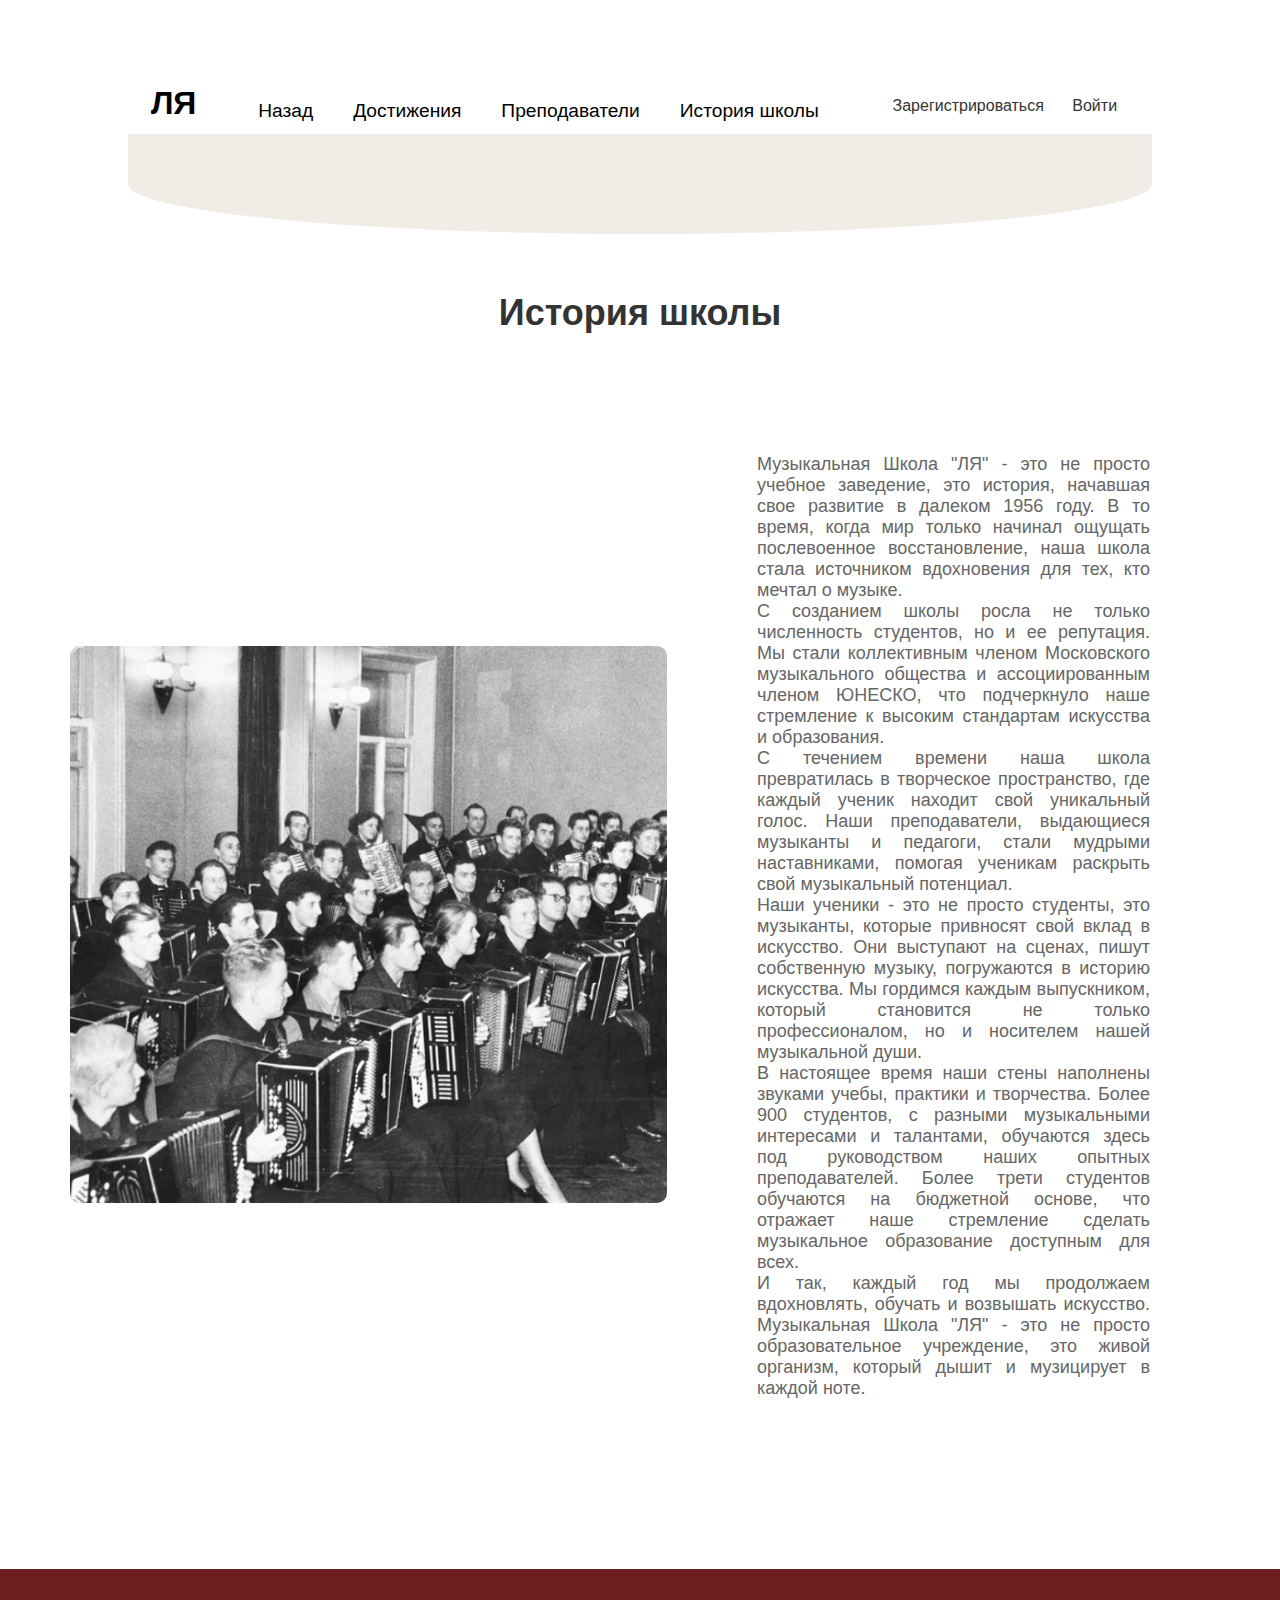
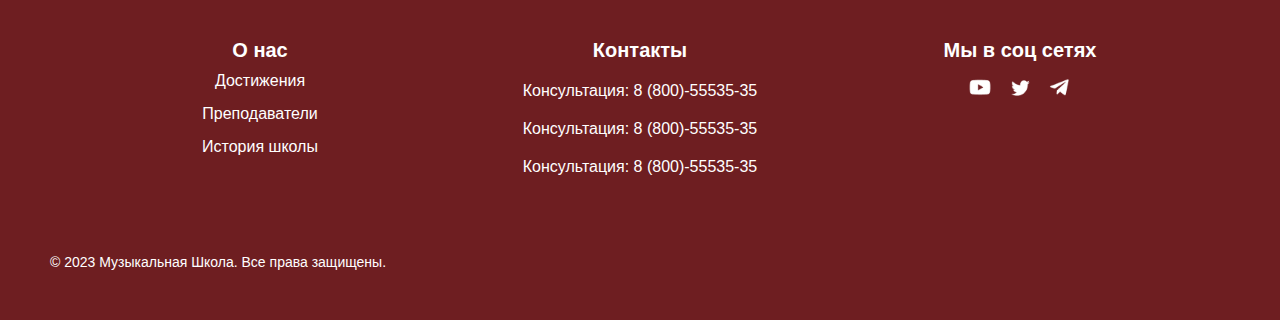
==== history.html @ bb903064 "second commit" ====
<!DOCTYPE html>
<html lang="en">
<head>
    <meta charset="UTF-8">
    <meta name="viewport" content="width=device-width, initial-scale=1.0">
    <title>Истоия школы</title>
    <link rel="icon" href="./images/icon1.png" type="image/png">
    <link rel="stylesheet" href="./css/style.css">
</head>
<body>
    <header>
        <div class="container-header">
            <h1>ЛЯ</h1>
            <nav>
                <ul>
                    <li>
                        <a href="./index.html">Назад</a>
                    </li>
                    <li>
                        <a href="./stats.html">Достижения</a>
                    </li>
                    <li>
                        <a href="./teachers.html">Преподаватели</a>
                    </li>
                    <li>
                        <a href="#history">История школы</a>
                    </li>
                </ul>
            </nav>
            <div class="auth_container">
                <button>Зарегистрироваться</button>
                <button>Войти</button>
            </div>
        </div>
    </header>

    <section id="history" class="history">
        <h1>История школы</h1>
        <div class="history-container">
            <div class="history-left">
                <img src="./images/history.png" alt="history">
            </div>
            <div class="history-right">
                <p>Музыкальная Школа "ЛЯ" - это не просто учебное заведение, это история, начавшая свое развитие в далеком 1956 году. В то время, когда мир только начинал ощущать послевоенное восстановление, наша школа стала источником вдохновения для тех, кто мечтал о музыке.</p>
                <p>С созданием школы росла не только численность студентов, но и ее репутация. Мы стали коллективным членом Московского музыкального общества и ассоциированным членом ЮНЕСКО, что подчеркнуло наше стремление к высоким стандартам искусства и образования.</p>
                <p>С течением времени наша школа превратилась в творческое пространство, где каждый ученик находит свой уникальный голос. Наши преподаватели, выдающиеся музыканты и педагоги, стали мудрыми наставниками, помогая ученикам раскрыть свой музыкальный потенциал.</p>
                <p>Наши ученики - это не просто студенты, это музыканты, которые привносят свой вклад в искусство. Они выступают на сценах, пишут собственную музыку, погружаются в историю искусства. Мы гордимся каждым выпускником, который становится не только профессионалом, но и носителем нашей музыкальной души.</p>
                <p>В настоящее время наши стены наполнены звуками учебы, практики и творчества. Более 900 студентов, с разными музыкальными интересами и талантами, обучаются здесь под руководством наших опытных преподавателей. Более трети студентов обучаются на бюджетной основе, что отражает наше стремление сделать музыкальное образование доступным для всех.</p>
                <p>И так, каждый год мы продолжаем вдохновлять, обучать и возвышать искусство. Музыкальная Школа "ЛЯ" - это не просто образовательное учреждение, это живой организм, который дышит и музицирует в каждой ноте.</p>
            </div>
        </div>
    </section>
    





    <footer class="footer">
        <div class="container">
            <div class="left-side">
                <h2>О нас</h2>
                <ul>
                    <li>
                        <a href="./stats.html">Достижения</a>
                    </li>
                    <li>
                        <a href="./teachers.html">Преподаватели</a>
                    </li>
                    <li>
                        <a href="./history.html">История школы</a>
                    </li>
                </ul>
            </div>
            <div class="center-side">
                <h2>Контакты</h2>
                <p>Консультация: 8 (800)-55535-35</p>
                <p>Консультация: 8 (800)-55535-35</p>
                <p>Консультация: 8 (800)-55535-35</p>
            </div>
            <div class="right-side">
                <h2>Мы в соц сетях</h2>
                <div class="footer-image">
                    <a href="#"><img src="./images/youtube.png" alt="youtube"></a>
                    <a href="#"><img src="./images/twitt.png" alt="youtube"></a>
                    <a href="#"><img src="./images/tg.png" alt="youtube"></a>
                </div>
            </div>
        </div>
        <p class="copy">&copy; 2023 Музыкальная Школа. Все права защищены.</p>
    </footer>
</body>
</html>
---- css/style.css ----
* {
  margin: 0;
  padding: 0;
  box-sizing: border-box;
  font-family: "Roboto", sans-serif;
}

a {
  text-decoration: none;
}

header {
  position: relative;
  padding: 0px 60px;
}
header::before {
  content: "";
  position: absolute;
  top: 70%;
  left: 50%;
  transform: translateX(-50%);
  width: 80%;
  height: 100px;
  background-color: #F1EDE6;
  border-radius: 0 0 50% 50%;
  z-index: -1;
}

.container-header {
  display: flex;
  justify-content: space-around;
  padding: 70px;
  align-items: flex-end;
}
.container-header h1 {
  margin: 0;
  font-size: 2em;
}
.container-header nav ul {
  list-style: none;
  padding: 0;
  margin: 0;
  display: flex;
  justify-content: center;
}
.container-header nav ul li {
  margin: 0 20px;
}
.container-header nav ul a {
  text-decoration: none;
  color: black;
  font-size: 1.2em;
  transition: transform 0.3s ease;
}
.container-header nav ul a:hover {
  border-bottom: 2px solid black;
  transform: scale(1.3);
}

.auth_container {
  margin-top: 20px;
}
.auth_container button {
  background-color: transparent;
  color: #333;
  border: none;
  padding: 7px 12px;
  font-size: 1em;
  cursor: pointer;
  transition: all 1s ease;
}
.auth_container button:hover {
  background-color: #F1EDE6;
  color: black;
  border: 50%;
  border-radius: 8px;
}

.welcome {
  margin: 100px 0px;
}
.welcome .welcome-container {
  display: flex;
  justify-content: space-evenly;
  align-items: center;
  padding: 10px 100px;
}
.welcome .welcome-container a {
  text-decoration: none;
  background-color: #333;
  color: #fff;
  padding: 10px 20px;
  border: none;
  border-radius: 5px;
  cursor: pointer;
  transition: background-color 0.3s ease;
  width: 41%;
  text-align: center;
}
.welcome .welcome-container a:hover {
  background-color: #555;
}
.welcome .welcome-container .left-container {
  display: flex;
  flex-direction: column;
  gap: 100px;
  padding: 10px 100px;
}
.welcome .welcome-container .left-container p {
  max-width: 300px;
  font-size: 18px;
}
.welcome .welcome-container .left-container button {
  width: 30%;
}
.welcome .welcome-container .left-container h1 {
  font-size: 60px;
  letter-spacing: 5px;
}
.welcome .welcome-container .welcome-image {
  width: 600px;
  height: 550px;
}
.welcome .welcome-container .welcome-image img {
  width: 100%;
  height: 100%;
}

.courses-container h1 {
  text-align: center;
  font-size: 36px;
  margin-bottom: 20px;
  color: #333;
}
.courses-container .courses-content {
  display: flex;
  justify-content: space-evenly;
  padding: 0 20px;
  margin: 60px 0;
}
.courses-container .single-item {
  display: flex;
  flex-direction: column;
  align-items: center;
  margin-bottom: 30px;
  overflow: hidden;
  box-shadow: 0 8px 16px rgba(0, 0, 0, 0.1);
  border-radius: 10px;
  transition: transform 0.3s ease-in-out;
}
.courses-container .single-item:hover {
  transform: scale(1.05);
}
.courses-container .single-item .image-item {
  width: 230px;
  height: 250px;
  border-radius: 10px;
  overflow: hidden;
}
.courses-container .single-item .image-item .image-container {
  width: 100%;
  height: 100%;
}
.courses-container .single-item .image-item .image-container img {
  width: 100%;
  height: 100%;
}
.courses-container .single-item .info-item {
  padding: 20px;
  text-align: center;
}
.courses-container .single-item .info-item h2 {
  font-size: 24px;
  margin-bottom: 10px;
  color: #333;
}
.courses-container .single-item .info-item p {
  font-size: 16px;
  color: #666;
}

.stats-container {
  margin: 100px 0;
}
.stats-container h1 {
  text-align: center;
  font-size: 36px;
  margin-bottom: 100px;
  color: #333;
}
.stats-container .stats-content {
  display: flex;
  justify-content: space-evenly;
  padding: 0 20px;
  margin: 60px 0;
}
.stats-container .stats-content .stats-left {
  width: 40%;
  height: 100%;
  overflow: hidden;
  border-radius: 50px;
  transition: transform 0.3s ease-in-out;
}
.stats-container .stats-content .stats-left img {
  width: 100%;
  height: auto;
}
.stats-container .stats-content .stats-right {
  display: flex;
  width: 30%;
  padding: 20px 0px;
  gap: 30px;
  /* height: 100%; */
  text-align: center;
  flex-direction: column;
  align-items: center;
  justify-content: center;
}
.stats-container .stats-content .stats-right p {
  font-size: 18px;
  letter-spacing: 1px;
  color: #666;
}
.stats-container .stats-content .stats-right a {
  background-color: #333;
  color: #fff;
  padding: 10px 20px;
  border: none;
  border-radius: 5px;
  cursor: pointer;
  transition: background-color 0.3s ease;
}
.stats-container .stats-content .stats-right a:hover {
  background-color: #555;
}

.teachers {
  margin: 200px 0;
}
.teachers h1 {
  font-size: 36px;
  margin-bottom: 20px;
  text-align: center;
}
.teachers .tachers-container {
  position: relative;
  height: 700px;
  background-image: url("../images/bg.png");
  background-size: cover;
  background-position: center;
  color: #fff;
  display: flex;
  flex-direction: column;
  justify-content: center;
  align-items: center;
  text-align: center;
}
.teachers .tachers-container p {
  font-size: 18px;
  margin-bottom: 20px;
  max-width: 650px;
  letter-spacing: 2px;
}
.teachers .tachers-container a {
  background-color: #333;
  color: #fff;
  padding: 10px 20px;
  border: none;
  border-radius: 5px;
  cursor: pointer;
  transition: background-color 0.3s ease;
}
.teachers .tachers-container a:hover {
  background-color: #555;
}

.students {
  margin: 100px 0;
}
.students h1 {
  font-size: 36px;
  color: #333;
  text-align: center;
  margin-bottom: 50px;
}
.students .students-container {
  display: flex;
  align-items: center;
  position: relative;
  justify-content: space-between;
  padding: 50px;
}
.students .students-container .students-left {
  width: 700px;
  margin-right: 100px;
}
.students .students-container .students-left img {
  width: 100%;
  height: auto;
}
.students .students-container .students-right {
  flex: 1;
}
.students .students-container .students-right h2 {
  font-size: 24px;
  color: #333;
  margin-bottom: 70px;
}
.students .students-container .students-right form label {
  display: block;
  margin-bottom: 50px;
}
.students .students-container .students-right form label input {
  width: 50%;
  padding: 10px;
  font-size: 16px;
  border: none;
  border-bottom: 1px solid #ccc;
  box-sizing: border-box;
}
.students .students-container .students-right form label input:focus {
  outline: none;
  border-color: transparent;
  border-bottom: 1px solid #ccc;
}
.students .students-container .students-right form input[type=submit] {
  background-color: #333;
  color: #fff;
  padding: 10px 20px;
  border: none;
  border-radius: 5px;
  cursor: pointer;
  transition: background-color 0.3s ease;
}
.students .students-container .students-right form input[type=submit]:hover {
  background-color: #555;
}

.history {
  margin: 100px 0;
}
.history h1 {
  font-size: 36px;
  color: #333;
  text-align: center;
  margin-bottom: 50px;
}
.history .history-container {
  display: flex;
  justify-content: space-evenly;
  align-items: center;
  padding: 70px;
}
.history .history-container .history-left {
  flex: 1;
  margin-right: 30px;
}
.history .history-container .history-left img {
  width: 100%;
  height: auto;
  border-radius: 10px;
}
.history .history-container .history-right {
  padding: 0px 60px;
  width: 45%;
}
.history .history-container .history-right p {
  font-size: 18px;
  color: #666;
  text-align: justify;
}
.history .history-container .history-right a {
  text-align: center;
  display: block;
  margin: 20px 0 0 auto;
  background-color: #333;
  color: #fff;
  padding: 10px 20px;
  border: none;
  border-radius: 5px;
  cursor: pointer;
  width: 23%;
  transition: background-color 0.3s ease;
}
.history .history-container .history-right a:hover {
  background-color: #555;
}

.footer {
  background-color: #6E1E21;
  color: #fff;
  text-align: center;
  padding: 50px;
  width: 100%;
}
.footer .copy {
  margin-top: 50px;
  font-size: 14px;
  text-align: left;
}
.footer .container {
  display: flex;
  justify-content: space-between;
  align-items: flex-start;
  padding: 20px;
}
.footer .container .left-side,
.footer .container .center-side,
.footer .container .right-side {
  flex: 1;
  margin: 0 20px;
}
.footer .container .left-side h2,
.footer .container .center-side h2,
.footer .container .right-side h2 {
  font-size: 20px;
  margin-bottom: 10px;
}
.footer .container .left-side ul,
.footer .container .center-side ul,
.footer .container .right-side ul {
  list-style: none;
  padding: 0;
}
.footer .container .left-side ul li,
.footer .container .center-side ul li,
.footer .container .right-side ul li {
  margin-bottom: 15px;
}
.footer .container .left-side ul a,
.footer .container .center-side ul a,
.footer .container .right-side ul a {
  color: #fff;
  text-decoration: none;
  font-size: 16px;
  position: relative;
  transition: color 0.3s ease-in-out;
}
.footer .container .left-side ul a::after,
.footer .container .center-side ul a::after,
.footer .container .right-side ul a::after {
  content: "";
  position: absolute;
  width: 0;
  height: 2px;
  bottom: 0;
  left: 0;
  background-color: #fff;
  transition: width 0.3s ease-in-out;
}
.footer .container .left-side ul a:hover::after,
.footer .container .center-side ul a:hover::after,
.footer .container .right-side ul a:hover::after {
  width: 100%;
}
.footer .container .left-side p,
.footer .container .center-side p,
.footer .container .right-side p {
  font-size: 16px;
  margin-bottom: 8px;
}
.footer .container .footer-image {
  display: flex;
  gap: 10px;
  justify-content: center;
}
.footer .container .footer-image a img {
  width: 30px;
  height: auto;
  transition: transform 0.4s ease;
}
.footer .container .footer-image a img:hover {
  transform: scale(1.5);
}
.footer p {
  margin-top: 20px;
  font-size: 14px;
}/*# sourceMappingURL=style.css.map */
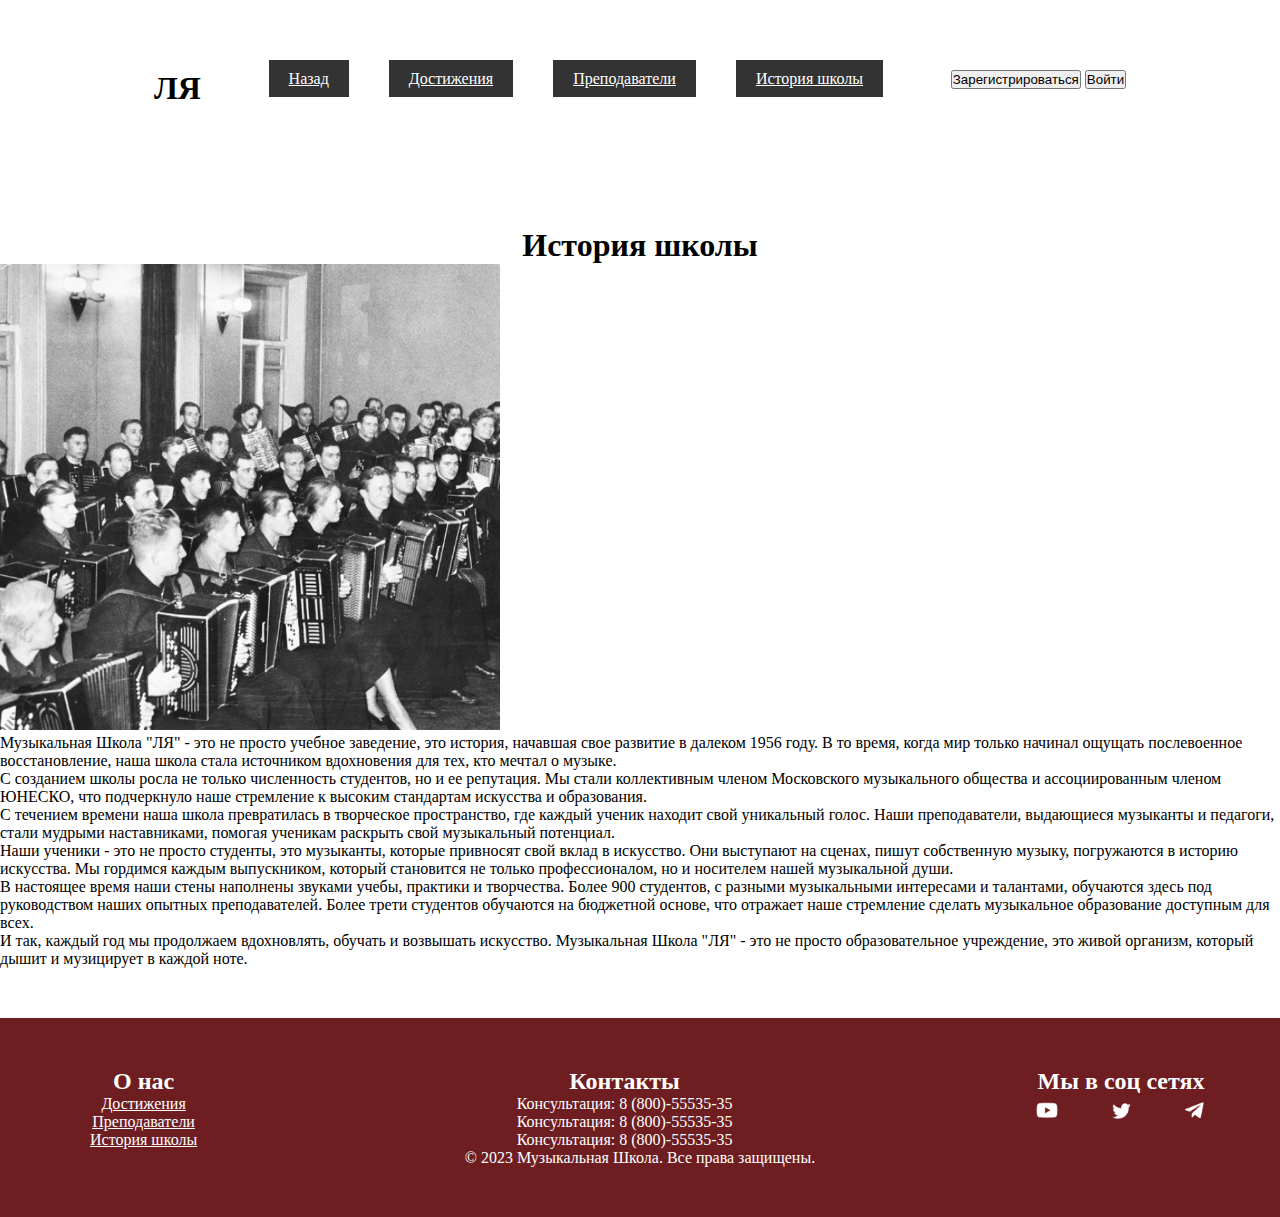
==== commit c9e925f5: "first commit" ====
--- a/history.html
+++ b/history.html
@@ -34,11 +34,11 @@
         </div>
     </header>
 
-    <section id="history" class="history">
+    <section class="history">
         <h1>История школы</h1>
         <div class="history-container">
             <div class="history-left">
-                <img src="./images/history.png" alt="history">
+                <img class="history-image" src="./images/history.png" alt="history">
             </div>
             <div class="history-right">
                 <p>Музыкальная Школа "ЛЯ" - это не просто учебное заведение, это история, начавшая свое развитие в далеком 1956 году. В то время, когда мир только начинал ощущать послевоенное восстановление, наша школа стала источником вдохновения для тех, кто мечтал о музыке.</p>
--- a/css/style.css
+++ b/css/style.css
@@ -1,478 +1,128 @@
 * {
   margin: 0;
   padding: 0;
-  box-sizing: border-box;
-  font-family: "Roboto", sans-serif;
-}
-
-a {
-  text-decoration: none;
+  box-sizing: border-box
 }
 
 header {
-  position: relative;
-  padding: 0px 60px;
+  padding: 0 60px
 }
-header::before {
-  content: "";
-  position: absolute;
-  top: 70%;
-  left: 50%;
-  transform: translateX(-50%);
-  width: 80%;
-  height: 100px;
-  background-color: #F1EDE6;
-  border-radius: 0 0 50% 50%;
-  z-index: -1;
+
+header a {
+  background-color: none;
+}
+
+section {
+  margin: 50px 0
+}
+
+h1 {
+  text-align: center
 }
 
 .container-header {
   display: flex;
   justify-content: space-around;
-  padding: 70px;
-  align-items: flex-end;
-}
-.container-header h1 {
-  margin: 0;
-  font-size: 2em;
-}
-.container-header nav ul {
-  list-style: none;
-  padding: 0;
-  margin: 0;
-  display: flex;
-  justify-content: center;
-}
-.container-header nav ul li {
-  margin: 0 20px;
-}
-.container-header nav ul a {
-  text-decoration: none;
-  color: black;
-  font-size: 1.2em;
-  transition: transform 0.3s ease;
-}
-.container-header nav ul a:hover {
-  border-bottom: 2px solid black;
-  transform: scale(1.3);
+  padding: 70px
 }
 
-.auth_container {
-  margin-top: 20px;
-}
-.auth_container button {
-  background-color: transparent;
-  color: #333;
-  border: none;
-  padding: 7px 12px;
-  font-size: 1em;
-  cursor: pointer;
-  transition: all 1s ease;
-}
-.auth_container button:hover {
-  background-color: #F1EDE6;
-  color: black;
-  border: 50%;
-  border-radius: 8px;
+nav ul {
+  list-style: none;
+  display: flex;
+  justify-content: center
 }
 
-.welcome {
-  margin: 100px 0px;
+li {
+  margin: 0 20px
 }
-.welcome .welcome-container {
+
+.welcome-container {
   display: flex;
   justify-content: space-evenly;
   align-items: center;
-  padding: 10px 100px;
+  padding: 10px 100px
 }
-.welcome .welcome-container a {
-  text-decoration: none;
-  background-color: #333;
-  color: #fff;
-  padding: 10px 20px;
-  border: none;
-  border-radius: 5px;
-  cursor: pointer;
-  transition: background-color 0.3s ease;
-  width: 41%;
-  text-align: center;
-}
-.welcome .welcome-container a:hover {
-  background-color: #555;
-}
-.welcome .welcome-container .left-container {
+
+.left-container {
   display: flex;
   flex-direction: column;
   gap: 100px;
-  padding: 10px 100px;
-}
-.welcome .welcome-container .left-container p {
-  max-width: 300px;
-  font-size: 18px;
-}
-.welcome .welcome-container .left-container button {
-  width: 30%;
-}
-.welcome .welcome-container .left-container h1 {
-  font-size: 60px;
-  letter-spacing: 5px;
-}
-.welcome .welcome-container .welcome-image {
-  width: 600px;
-  height: 550px;
-}
-.welcome .welcome-container .welcome-image img {
-  width: 100%;
-  height: 100%;
+  padding: 10px 100px
 }
 
-.courses-container h1 {
-  text-align: center;
-  font-size: 36px;
-  margin-bottom: 20px;
-  color: #333;
-}
-.courses-container .courses-content {
+.courses-content {
   display: flex;
   justify-content: space-evenly;
   padding: 0 20px;
-  margin: 60px 0;
-}
-.courses-container .single-item {
-  display: flex;
-  flex-direction: column;
-  align-items: center;
-  margin-bottom: 30px;
-  overflow: hidden;
-  box-shadow: 0 8px 16px rgba(0, 0, 0, 0.1);
-  border-radius: 10px;
-  transition: transform 0.3s ease-in-out;
-}
-.courses-container .single-item:hover {
-  transform: scale(1.05);
-}
-.courses-container .single-item .image-item {
-  width: 230px;
-  height: 250px;
-  border-radius: 10px;
-  overflow: hidden;
-}
-.courses-container .single-item .image-item .image-container {
-  width: 100%;
-  height: 100%;
-}
-.courses-container .single-item .image-item .image-container img {
-  width: 100%;
-  height: 100%;
-}
-.courses-container .single-item .info-item {
-  padding: 20px;
-  text-align: center;
-}
-.courses-container .single-item .info-item h2 {
-  font-size: 24px;
-  margin-bottom: 10px;
-  color: #333;
-}
-.courses-container .single-item .info-item p {
-  font-size: 16px;
-  color: #666;
+  margin: 60px 0
 }
 
-.stats-container {
-  margin: 100px 0;
+.image-container {
+  width: 100%;
+  height: 100%
 }
-.stats-container h1 {
-  text-align: center;
-  font-size: 36px;
-  margin-bottom: 100px;
-  color: #333;
+
+.info-item {
+  padding: 20px;
+  text-align: center
 }
-.stats-container .stats-content {
+
+.stats-content {
   display: flex;
   justify-content: space-evenly;
   padding: 0 20px;
-  margin: 60px 0;
+  margin: 60px 0
 }
-.stats-container .stats-content .stats-left {
-  width: 40%;
-  height: 100%;
-  overflow: hidden;
-  border-radius: 50px;
-  transition: transform 0.3s ease-in-out;
+
+img {
+  width: 100%;
+  height: auto
 }
-.stats-container .stats-content .stats-left img {
-  width: 100%;
-  height: auto;
+
+.stats-right {
+  display: flex;
+  width: 50%;
+  text-align: center;
+  flex-direction: column
 }
-.stats-container .stats-content .stats-right {
-  display: flex;
-  width: 30%;
-  padding: 20px 0px;
-  gap: 30px;
-  /* height: 100%; */
-  text-align: center;
-  flex-direction: column;
-  align-items: center;
-  justify-content: center;
-}
-.stats-container .stats-content .stats-right p {
-  font-size: 18px;
-  letter-spacing: 1px;
-  color: #666;
-}
-.stats-container .stats-content .stats-right a {
+
+a {
   background-color: #333;
   color: #fff;
-  padding: 10px 20px;
-  border: none;
-  border-radius: 5px;
-  cursor: pointer;
-  transition: background-color 0.3s ease;
-}
-.stats-container .stats-content .stats-right a:hover {
-  background-color: #555;
+  padding: 10px 20px
 }
 
-.teachers {
-  margin: 200px 0;
-}
-.teachers h1 {
-  font-size: 36px;
-  margin-bottom: 20px;
-  text-align: center;
-}
-.teachers .tachers-container {
-  position: relative;
-  height: 700px;
-  background-image: url("../images/bg.png");
-  background-size: cover;
-  background-position: center;
-  color: #fff;
-  display: flex;
-  flex-direction: column;
-  justify-content: center;
-  align-items: center;
-  text-align: center;
-}
-.teachers .tachers-container p {
-  font-size: 18px;
-  margin-bottom: 20px;
-  max-width: 650px;
-  letter-spacing: 2px;
-}
-.teachers .tachers-container a {
-  background-color: #333;
-  color: #fff;
-  padding: 10px 20px;
-  border: none;
-  border-radius: 5px;
-  cursor: pointer;
-  transition: background-color 0.3s ease;
-}
-.teachers .tachers-container a:hover {
-  background-color: #555;
-}
-
-.students {
-  margin: 100px 0;
-}
-.students h1 {
-  font-size: 36px;
-  color: #333;
-  text-align: center;
-  margin-bottom: 50px;
-}
-.students .students-container {
+.students-container {
   display: flex;
   align-items: center;
-  position: relative;
   justify-content: space-between;
-  padding: 50px;
-}
-.students .students-container .students-left {
-  width: 700px;
-  margin-right: 100px;
-}
-.students .students-container .students-left img {
-  width: 100%;
-  height: auto;
-}
-.students .students-container .students-right {
-  flex: 1;
-}
-.students .students-container .students-right h2 {
-  font-size: 24px;
-  color: #333;
-  margin-bottom: 70px;
-}
-.students .students-container .students-right form label {
-  display: block;
-  margin-bottom: 50px;
-}
-.students .students-container .students-right form label input {
-  width: 50%;
-  padding: 10px;
-  font-size: 16px;
-  border: none;
-  border-bottom: 1px solid #ccc;
-  box-sizing: border-box;
-}
-.students .students-container .students-right form label input:focus {
-  outline: none;
-  border-color: transparent;
-  border-bottom: 1px solid #ccc;
-}
-.students .students-container .students-right form input[type=submit] {
-  background-color: #333;
-  color: #fff;
-  padding: 10px 20px;
-  border: none;
-  border-radius: 5px;
-  cursor: pointer;
-  transition: background-color 0.3s ease;
-}
-.students .students-container .students-right form input[type=submit]:hover {
-  background-color: #555;
-}
-
-.history {
-  margin: 100px 0;
-}
-.history h1 {
-  font-size: 36px;
-  color: #333;
-  text-align: center;
-  margin-bottom: 50px;
-}
-.history .history-container {
-  display: flex;
-  justify-content: space-evenly;
-  align-items: center;
-  padding: 70px;
-}
-.history .history-container .history-left {
-  flex: 1;
-  margin-right: 30px;
-}
-.history .history-container .history-left img {
-  width: 100%;
-  height: auto;
-  border-radius: 10px;
-}
-.history .history-container .history-right {
-  padding: 0px 60px;
-  width: 45%;
-}
-.history .history-container .history-right p {
-  font-size: 18px;
-  color: #666;
-  text-align: justify;
-}
-.history .history-container .history-right a {
-  text-align: center;
-  display: block;
-  margin: 20px 0 0 auto;
-  background-color: #333;
-  color: #fff;
-  padding: 10px 20px;
-  border: none;
-  border-radius: 5px;
-  cursor: pointer;
-  width: 23%;
-  transition: background-color 0.3s ease;
-}
-.history .history-container .history-right a:hover {
-  background-color: #555;
 }
 
 .footer {
   background-color: #6E1E21;
   color: #fff;
   text-align: center;
-  padding: 50px;
-  width: 100%;
+  padding: 50px
 }
-.footer .copy {
-  margin-top: 50px;
-  font-size: 14px;
-  text-align: left;
+
+footer a {
+  background: none;
+  color: white
 }
-.footer .container {
+
+footer ul {
+  list-style: none;
+}
+
+.container {
   display: flex;
-  justify-content: space-between;
-  align-items: flex-start;
-  padding: 20px;
+  justify-content: space-between
 }
-.footer .container .left-side,
-.footer .container .center-side,
-.footer .container .right-side {
-  flex: 1;
-  margin: 0 20px;
+
+.footer-image img {
+  width: 30px
 }
-.footer .container .left-side h2,
-.footer .container .center-side h2,
-.footer .container .right-side h2 {
-  font-size: 20px;
-  margin-bottom: 10px;
-}
-.footer .container .left-side ul,
-.footer .container .center-side ul,
-.footer .container .right-side ul {
-  list-style: none;
-  padding: 0;
-}
-.footer .container .left-side ul li,
-.footer .container .center-side ul li,
-.footer .container .right-side ul li {
-  margin-bottom: 15px;
-}
-.footer .container .left-side ul a,
-.footer .container .center-side ul a,
-.footer .container .right-side ul a {
-  color: #fff;
-  text-decoration: none;
-  font-size: 16px;
-  position: relative;
-  transition: color 0.3s ease-in-out;
-}
-.footer .container .left-side ul a::after,
-.footer .container .center-side ul a::after,
-.footer .container .right-side ul a::after {
-  content: "";
-  position: absolute;
-  width: 0;
-  height: 2px;
-  bottom: 0;
-  left: 0;
-  background-color: #fff;
-  transition: width 0.3s ease-in-out;
-}
-.footer .container .left-side ul a:hover::after,
-.footer .container .center-side ul a:hover::after,
-.footer .container .right-side ul a:hover::after {
-  width: 100%;
-}
-.footer .container .left-side p,
-.footer .container .center-side p,
-.footer .container .right-side p {
-  font-size: 16px;
-  margin-bottom: 8px;
-}
-.footer .container .footer-image {
-  display: flex;
-  gap: 10px;
-  justify-content: center;
-}
-.footer .container .footer-image a img {
-  width: 30px;
-  height: auto;
-  transition: transform 0.4s ease;
-}
-.footer .container .footer-image a img:hover {
-  transform: scale(1.5);
-}
-.footer p {
-  margin-top: 20px;
-  font-size: 14px;
-}/*# sourceMappingURL=style.css.map */+
+.history-image {
+  width: 500px;
+}